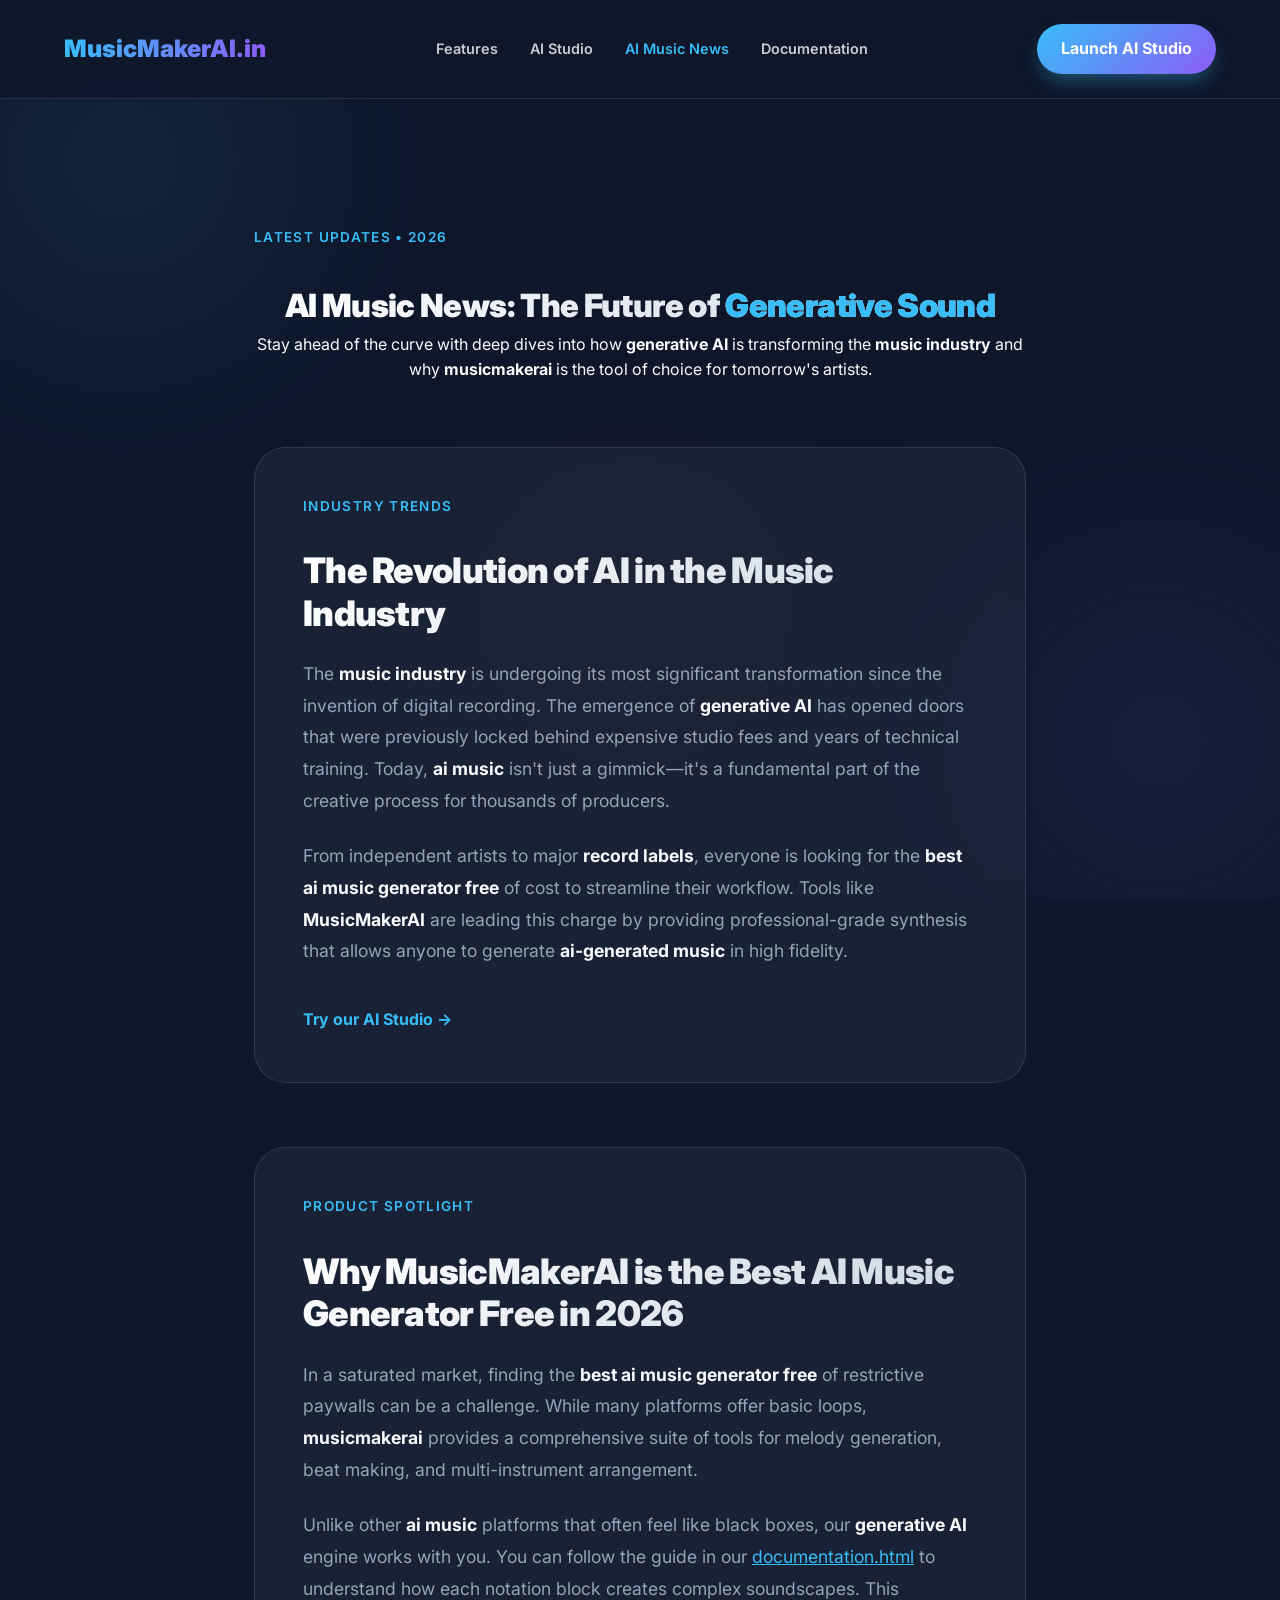
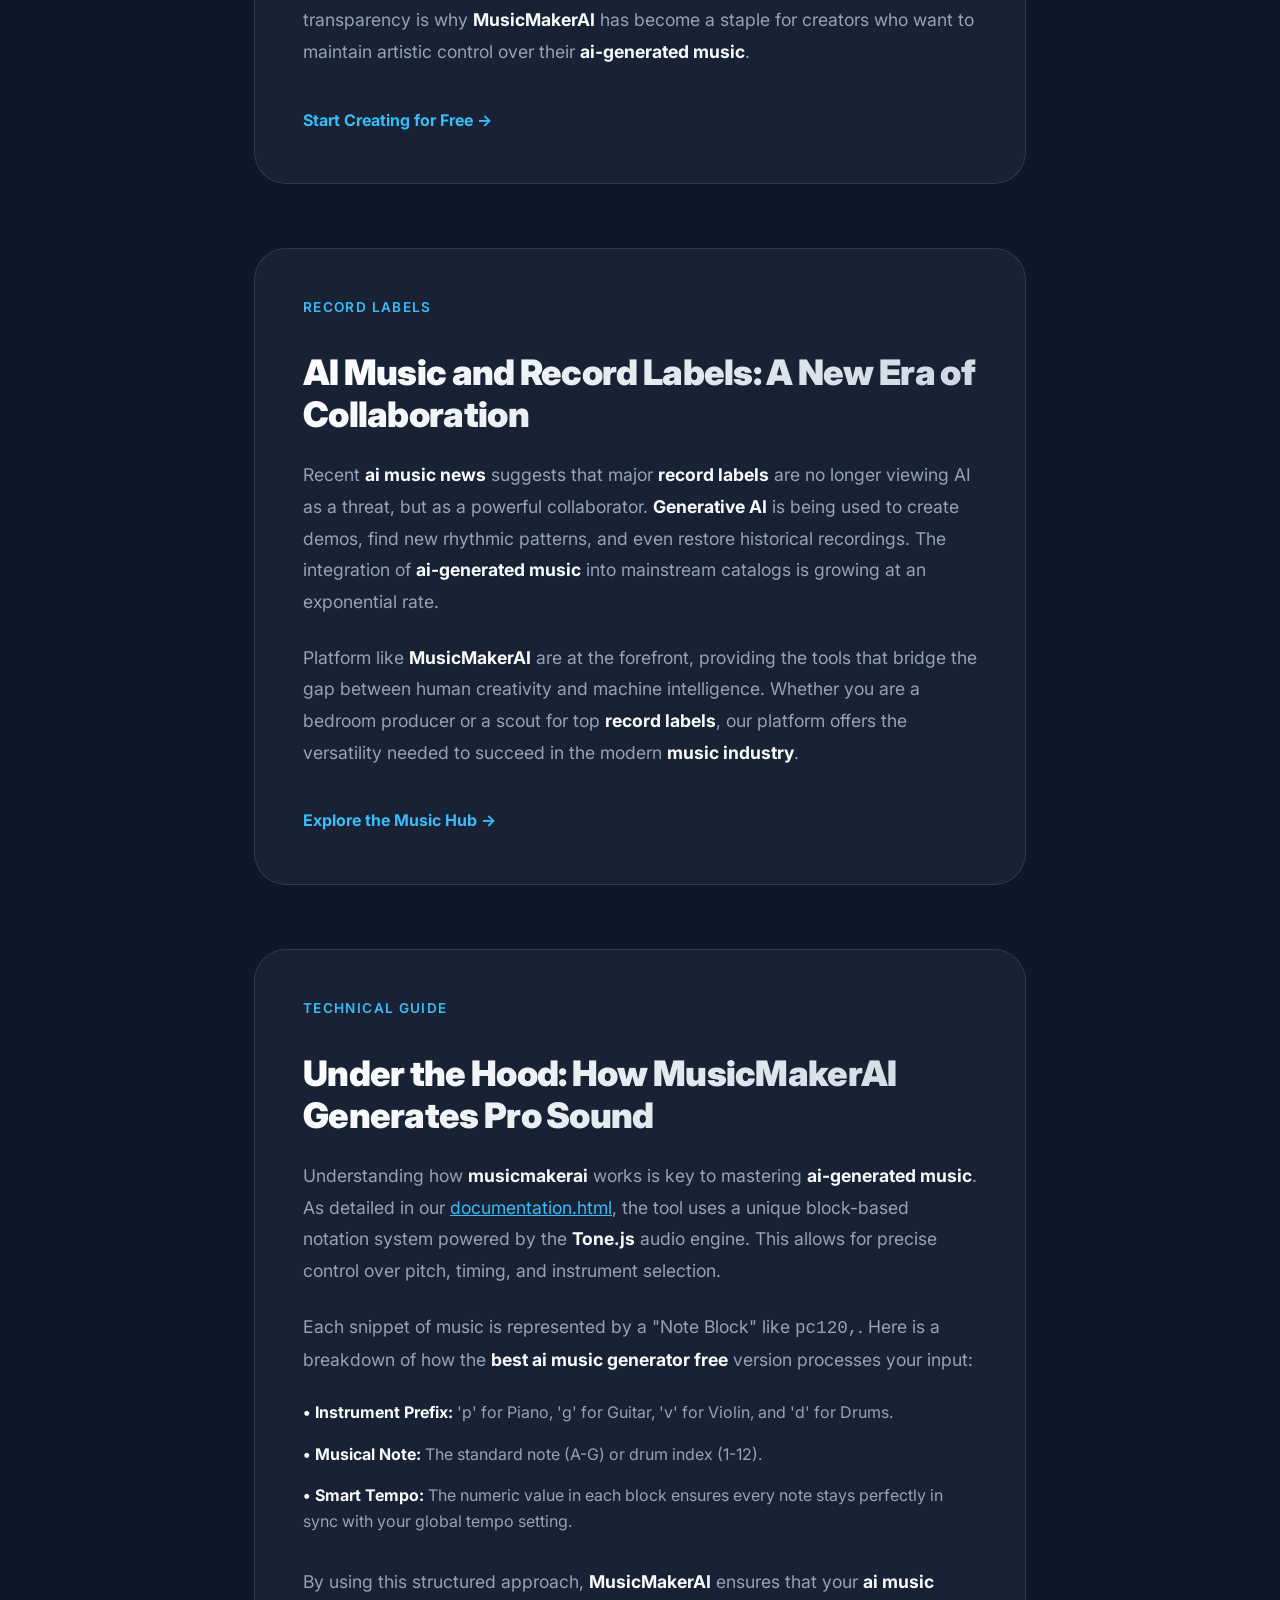
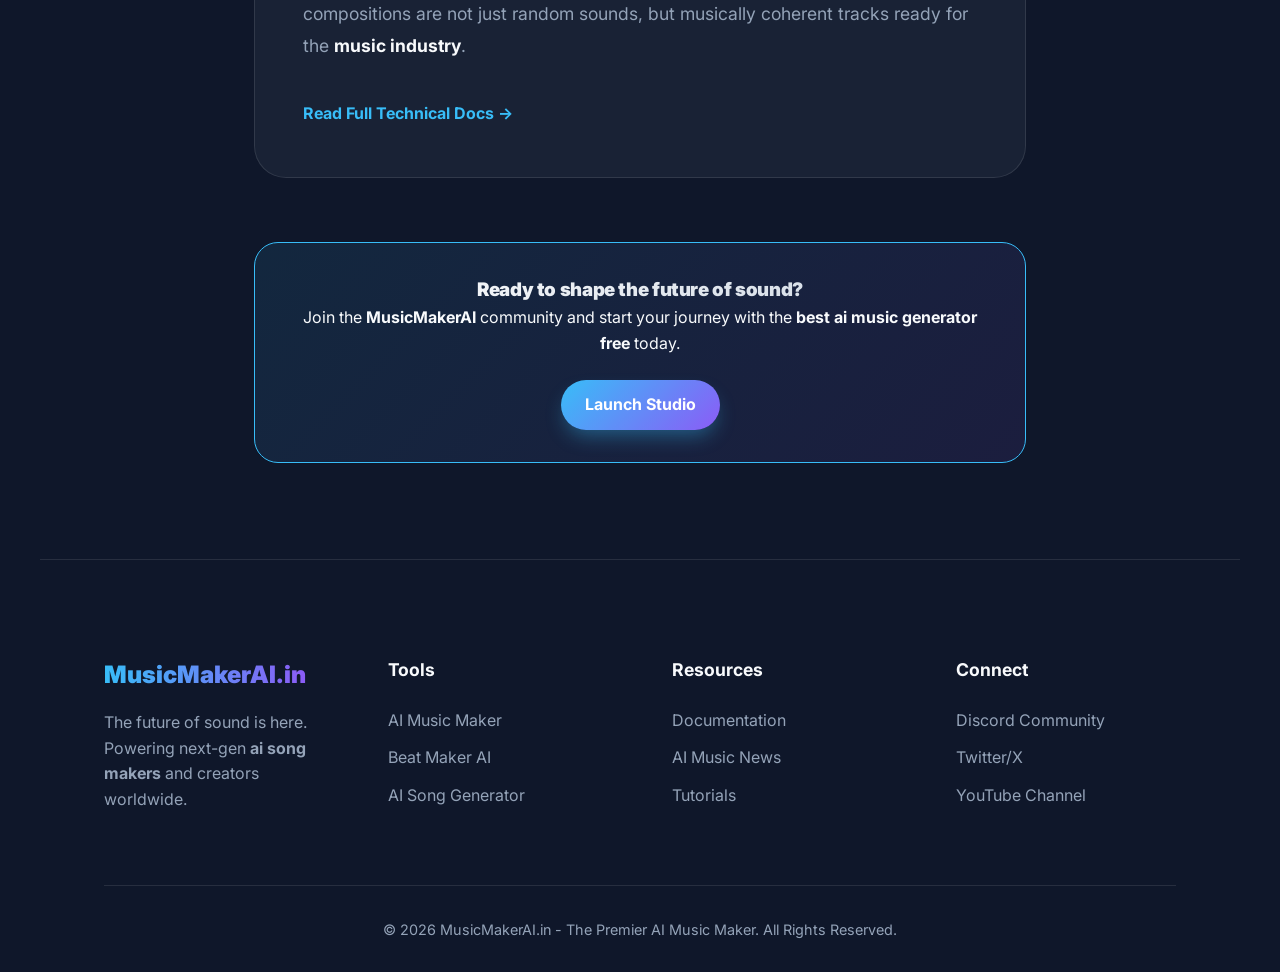
==== ai_music_news.html @ e377101c "Add files via upload" ====
<!DOCTYPE html>
<html lang="en">
<head>
  <meta charset="UTF-8">
  <meta name="viewport" content="width=device-width, initial-scale=1.0">
  
  <!-- SEO Primary Meta Tags -->
  <title>AI Music News - Best AI Music Generator Free & Industry Trends | MusicMakerAI</title>
  <meta name="description" content="Get the latest AI music news and learn about generative AI trends. Discover why MusicMakerAI is the best free AI music generator for creators and record labels.">
  <meta name="keywords" content="musicmakerai, best ai music generator free, ai music news, generative ai music, ai-generated music, music industry ai, record labels ai news">
  <meta name="author" content="MusicMakerAI.in">
  
  <!-- Open Graph / Social Media -->
  <meta property="og:type" content="article">
  <meta property="og:url" content="https://musicmakerai.in/ai_music_news.html">
  <meta property="og:title" content="AI Music News - The Future of Generative AI in Music">
  <meta property="og:description" content="Explore how AI is reshaping the music industry. From generative AI beats to record label shifts, stay informed with MusicMakerAI.">
  <meta property="og:image" content="hero_preview.jpg">

  <!-- Fonts -->
  <link rel="preconnect" href="https://fonts.googleapis.com">
  <link rel="preconnect" href="https://fonts.gstatic.com" crossorigin>
  <link href="https://fonts.googleapis.com/css2?family=Inter:wght@400;600;700;900&display=swap" rel="stylesheet">
  
  <!-- Styling -->
  <link rel="stylesheet" href="index.css">
  <style>
    .news-header {
      padding: 8rem 5% 4rem;
      text-align: center;
      max-width: 900px;
      margin: 0 auto;
    }
    
    .article-container {
      max-width: 900px;
      margin: 0 auto 6rem auto;
      padding: 0 5%;
    }

    .news-article {
      background: var(--bg-card);
      border: 1px solid var(--glass-border);
      border-radius: 32px;
      padding: 3rem;
      margin-bottom: 4rem;
      backdrop-filter: blur(10px);
      transition: var(--transition);
    }

    .news-article:hover {
      border-color: var(--primary);
      transform: translateY(-5px);
    }

    .news-article h2 {
      margin-bottom: 1.5rem;
      font-size: 2.2rem;
      line-height: 1.2;
    }

    .news-article p {
      color: var(--text-muted);
      margin-bottom: 1.5rem;
      font-size: 1.1rem;
      line-height: 1.8;
    }

    .news-article strong {
      color: var(--text-main);
    }

    .article-meta {
      display: flex;
      gap: 1rem;
      margin-bottom: 2rem;
      font-size: 0.85rem;
      color: var(--primary);
      font-weight: 600;
      text-transform: uppercase;
      letter-spacing: 0.1em;
    }

    .internal-link {
      display: inline-block;
      margin-top: 1rem;
      color: var(--primary);
      text-decoration: none;
      font-weight: 700;
      border-bottom: 2px solid transparent;
      transition: var(--transition);
    }

    .internal-link:hover {
      border-bottom-color: var(--primary);
      gap: 0.5rem;
    }

    .sidebar-cta {
      background: linear-gradient(135deg, rgba(56, 189, 248, 0.1), rgba(139, 92, 246, 0.1));
      border: 1px solid var(--primary);
      padding: 2rem;
      border-radius: 24px;
      text-align: center;
      margin-top: 4rem;
    }

    /* Mobile adjustments */
    @media (max-width: 768px) {
      .news-header { padding-top: 6rem; }
      .news-article { padding: 2rem; }
      .news-article h2 { font-size: 1.8rem; }
    }
  </style>
  
  <link rel="icon" type="image/png" href="favicon.png">
</head>
<body>

  <!-- Dynamic Background Blobs -->
  <div class="bg-blobs">
    <div class="blob blob-1"></div>
    <div class="blob blob-2"></div>
    <div class="blob blob-3"></div>
  </div>

  <!-- Navigation -->
  <nav>
    <a href="index.html" class="logo">MusicMakerAI.in</a>
    <div class="nav-links">
      <a href="index.html#features">Features</a>
      <a href="index.html#studio">AI Studio</a>
      <a href="ai_music_news.html" style="color: var(--primary); opacity: 1;">AI Music News</a>
      <a href="documentation.html">Documentation</a>
    </div>
    <a href="tool.html" class="btn-cta">Launch AI Studio</a>
  </nav>

  <header class="news-header" data-animate>
    <div class="article-meta">Latest Updates • 2026</div>
    <h1>AI Music News: The Future of <span style="-webkit-text-fill-color: var(--primary);">Generative Sound</span></h1>
    <p>Stay ahead of the curve with deep dives into how <strong>generative AI</strong> is transforming the <strong>music industry</strong> and why <strong>musicmakerai</strong> is the tool of choice for tomorrow's artists.</p>
  </header>

  <main class="article-container">
    
    <!-- Article 1 -->
    <article class="news-article" data-animate>
      <div class="article-meta">Industry Trends</div>
      <h2>The Revolution of AI in the Music Industry</h2>
      <p>The <strong>music industry</strong> is undergoing its most significant transformation since the invention of digital recording. The emergence of <strong>generative AI</strong> has opened doors that were previously locked behind expensive studio fees and years of technical training. Today, <strong>ai music</strong> isn't just a gimmick—it's a fundamental part of the creative process for thousands of producers.</p>
      <p>From independent artists to major <strong>record labels</strong>, everyone is looking for the <strong>best ai music generator free</strong> of cost to streamline their workflow. Tools like <strong>MusicMakerAI</strong> are leading this charge by providing professional-grade synthesis that allows anyone to generate <strong>ai-generated music</strong> in high fidelity.</p>
      <a href="tool.html" class="internal-link">Try our AI Studio →</a>
    </article>

    <!-- Article 2 -->
    <article class="news-article" data-animate>
      <div class="article-meta">Product Spotlight</div>
      <h2>Why MusicMakerAI is the Best AI Music Generator Free in 2026</h2>
      <p>In a saturated market, finding the <strong>best ai music generator free</strong> of restrictive paywalls can be a challenge. While many platforms offer basic loops, <strong>musicmakerai</strong> provides a comprehensive suite of tools for melody generation, beat making, and multi-instrument arrangement.</p>
      <p>Unlike other <strong>ai music</strong> platforms that often feel like black boxes, our <strong>generative AI</strong> engine works with you. You can follow the guide in our <a href="documentation.html" style="color: var(--primary);">documentation.html</a> to understand how each notation block creates complex soundscapes. This transparency is why <strong>MusicMakerAI</strong> has become a staple for creators who want to maintain artistic control over their <strong>ai-generated music</strong>.</p>
      <a href="tool.html" class="internal-link">Start Creating for Free →</a>
    </article>

    <!-- Article 3 -->
    <article class="news-article" data-animate>
      <div class="article-meta">Record Labels</div>
      <h2>AI Music and Record Labels: A New Era of Collaboration</h2>
      <p>Recent <strong>ai music news</strong> suggests that major <strong>record labels</strong> are no longer viewing AI as a threat, but as a powerful collaborator. <strong>Generative AI</strong> is being used to create demos, find new rhythmic patterns, and even restore historical recordings. The integration of <strong>ai-generated music</strong> into mainstream catalogs is growing at an exponential rate.</p>
      <p>Platform like <strong>MusicMakerAI</strong> are at the forefront, providing the tools that bridge the gap between human creativity and machine intelligence. Whether you are a bedroom producer or a scout for top <strong>record labels</strong>, our platform offers the versatility needed to succeed in the modern <strong>music industry</strong>.</p>
      <a href="tool.html" class="internal-link">Explore the Music Hub →</a>
    </article>

    <!-- Article 4: Technical Deep Dive -->
    <article class="news-article" data-animate>
      <div class="article-meta">Technical Guide</div>
      <h2>Under the Hood: How MusicMakerAI Generates Pro Sound</h2>
      <p>Understanding how <strong>musicmakerai</strong> works is key to mastering <strong>ai-generated music</strong>. As detailed in our <a href="documentation.html" style="color: var(--primary);">documentation.html</a>, the tool uses a unique block-based notation system powered by the <strong>Tone.js</strong> audio engine. This allows for precise control over pitch, timing, and instrument selection.</p>
      <p>Each snippet of music is represented by a "Note Block" like <code>pc120,</code>. Here is a breakdown of how the <strong>best ai music generator free</strong> version processes your input:</p>
      <ul style="color: var(--text-muted); margin-bottom: 2rem; list-style-type: none; padding-left: 0;">
          <li style="margin-bottom: 1rem;"><strong>• Instrument Prefix:</strong> 'p' for Piano, 'g' for Guitar, 'v' for Violin, and 'd' for Drums.</li>
          <li style="margin-bottom: 1rem;"><strong>• Musical Note:</strong> The standard note (A-G) or drum index (1-12).</li>
          <li style="margin-bottom: 1rem;"><strong>• Smart Tempo:</strong> The numeric value in each block ensures every note stays perfectly in sync with your global tempo setting.</li>
      </ul>
      <p>By using this structured approach, <strong>MusicMakerAI</strong> ensures that your <strong>ai music</strong> compositions are not just random sounds, but musically coherent tracks ready for the <strong>music industry</strong>.</p>
      <a href="documentation.html" class="internal-link">Read Full Technical Docs →</a>
    </article>

    <section class="sidebar-cta" data-animate>
        <h3>Ready to shape the future of sound?</h3>
        <p>Join the <strong>MusicMakerAI</strong> community and start your journey with the <strong>best ai music generator free</strong> today.</p>
        <a href="tool.html" class="btn-cta" style="margin-top: 1.5rem; display: inline-block;">Launch Studio</a>
    </section>

  </main>

  <!-- Footer -->
  <footer>
    <div class="footer-grid">
      <div class="footer-col" data-animate>
        <a href="index.html" class="logo">MusicMakerAI.in</a>
        <p style="margin-top: 1rem; color: var(--text-muted);">The future of sound is here. Powering next-gen <strong>ai song makers</strong> and creators worldwide.</p>
      </div>
      <div class="footer-col" data-animate>
        <h4>Tools</h4>
        <ul>
          <li><a href="tool.html">AI Music Maker</a></li>
          <li><a href="tool.html">Beat Maker AI</a></li>
          <li><a href="tool.html">AI Song Generator</a></li>
        </ul>
      </div>
      <div class="footer-col" data-animate>
        <h4>Resources</h4>
        <ul>
          <li><a href="documentation.html">Documentation</a></li>
          <li><a href="ai_music_news.html">AI Music News</a></li>
          <li><a href="#">Tutorials</a></li>
        </ul>
      </div>
      <div class="footer-col" data-animate>
        <h4>Connect</h4>
        <ul>
          <li><a href="#">Discord Community</a></li>
          <li><a href="#">Twitter/X</a></li>
          <li><a href="#">YouTube Channel</a></li>
        </ul>
      </div>
    </div>
    <div class="footer-bottom">
      <p>&copy; 2026 MusicMakerAI.in - The Premier AI Music Maker. All Rights Reserved.</p>
    </div>
  </footer>

  <!-- Script for Animations -->
  <script>
    document.addEventListener('DOMContentLoaded', () => {
      const observerOptions = {
        threshold: 0.1
      };
      
      const observer = new IntersectionObserver((entries) => {
        entries.forEach(entry => {
          if (entry.isIntersecting) {
            entry.target.classList.add('visible');
          }
        });
      }, observerOptions);
      
      document.querySelectorAll('[data-animate]').forEach((el) => {
        observer.observe(el);
      });
    });
  </script>
</body>
</html>
---- index.css ----
:root {
  --primary: #38bdf8;
  --primary-hover: #0ea5e9;
  --secondary: #8b5cf6;
  --accent: #f43f5e;
  --bg-dark: #0f172a;
  --bg-card: rgba(30, 41, 59, 0.7);
  --text-main: #f8fafc;
  --text-muted: #94a3b8;
  --glass: rgba(255, 255, 255, 0.05);
  --glass-border: rgba(255, 255, 255, 0.1);
  --transition: all 0.3s cubic-bezier(0.4, 0, 0.2, 1);
}

* {
  margin: 0;
  padding: 0;
  box-sizing: border-box;
  scroll-behavior: smooth;
}

body {
  font-family: 'Inter', system-ui, -apple-system, sans-serif;
  background-color: var(--bg-dark);
  color: var(--text-main);
  line-height: 1.6;
  overflow-x: hidden;
}

/* Typography */
h1, h2, h3 {
  font-weight: 900;
  letter-spacing: -0.02em;
  background: linear-gradient(135deg, #fff 0%, #cbd5e1 100%);
  -webkit-background-clip: text;
  background-clip: text;
  -webkit-text-fill-color: transparent;
}

/* Background Effects */
.bg-blobs {
  position: fixed;
  top: 0;
  left: 0;
  width: 100%;
  height: 100%;
  z-index: -1;
  overflow: hidden;
}

.blob {
  position: absolute;
  width: 500px;
  height: 500px;
  background: radial-gradient(circle, var(--primary) 0%, transparent 70%);
  filter: blur(100px);
  opacity: 0.15;
  animation: float 20s infinite alternate;
}

.blob-1 { top: -10%; left: -10%; background: radial-gradient(circle, var(--primary) 0%, transparent 70%); }
.blob-2 { bottom: -10%; right: -10%; background: radial-gradient(circle, var(--secondary) 0%, transparent 70%); }
.blob-3 { top: 40%; left: 30%; background: radial-gradient(circle, var(--accent) 0%, transparent 70%); opacity: 0.1; }

@keyframes float {
  0% { transform: translate(0, 0) scale(1); }
  100% { transform: translate(50px, 50px) scale(1.1); }
}

/* Navigation */
nav {
  display: flex;
  justify-content: space-between;
  align-items: center;
  padding: 1.5rem 5%;
  position: sticky;
  top: 0;
  z-index: 100;
  background: rgba(15, 23, 42, 0.8);
  backdrop-filter: blur(12px);
  border-bottom: 1px solid var(--glass-border);
}

.logo {
  font-size: 1.5rem;
  font-weight: 900;
  background: linear-gradient(to right, var(--primary), var(--secondary));
  -webkit-background-clip: text;
  background-clip: text;
  -webkit-text-fill-color: transparent;
  text-decoration: none;
}

.nav-links {
  display: flex;
  gap: 2rem;
}

.nav-links a {
  color: var(--text-main);
  text-decoration: none;
  font-weight: 600;
  font-size: 0.9rem;
  transition: var(--transition);
  opacity: 0.8;
}

.nav-links a:hover {
  opacity: 1;
  color: var(--primary);
}

.btn-cta {
  background: linear-gradient(135deg, var(--primary), var(--secondary));
  color: white;
  padding: 0.75rem 1.5rem;
  border-radius: 50px;
  text-decoration: none;
  font-weight: 700;
  transition: var(--transition);
  border: none;
  cursor: pointer;
  box-shadow: 0 10px 20px -5px rgba(56, 189, 248, 0.4);
}

.btn-cta:hover {
  transform: translateY(-2px);
  box-shadow: 0 15px 30px -5px rgba(56, 189, 248, 0.6);
}

/* Hero Section */
.hero {
  padding: 8rem 5% 4rem;
  text-align: center;
  max-width: 1000px;
  margin: 0 auto;
}

.hero h1 {
  font-size: clamp(3rem, 8vw, 5rem);
  margin-bottom: 1.5rem;
  line-height: 1.1;
}

.hero p {
  font-size: clamp(1.1rem, 3vw, 1.4rem);
  color: var(--text-muted);
  margin-bottom: 3rem;
}

.hero-btns {
  display: flex;
  gap: 1.5rem;
  justify-content: center;
}

.btn-secondary {
  background: var(--glass);
  border: 1px solid var(--glass-border);
  color: var(--text-main);
  padding: 0.75rem 1.5rem;
  border-radius: 50px;
  text-decoration: none;
  font-weight: 700;
  transition: var(--transition);
}

.btn-secondary:hover {
  background: var(--glass-border);
  border-color: var(--text-muted);
}

/* Stats Section */
.stats {
  display: grid;
  grid-template-columns: repeat(auto-fit, minmax(200px, 1fr));
  gap: 2rem;
  padding: 4rem 5%;
  max-width: 1200px;
  margin: 0 auto;
}

.stat-card {
  background: var(--bg-card);
  padding: 2rem;
  border-radius: 24px;
  text-align: center;
  border: 1px solid var(--glass-border);
  backdrop-filter: blur(10px);
}

.stat-value {
  font-size: 2.5rem;
  font-weight: 900;
  color: var(--primary);
  display: block;
}

.stat-label {
  color: var(--text-muted);
  font-size: 0.9rem;
  text-transform: uppercase;
  letter-spacing: 0.1em;
}

/* Features Section */
.features {
  padding: 6rem 5%;
  max-width: 1200px;
  margin: 0 auto;
}

.section-header {
  text-align: center;
  margin-bottom: 4rem;
}

.section-header h2 {
  font-size: clamp(2rem, 5vw, 3rem);
  margin-bottom: 1rem;
}

.features-grid {
  display: grid;
  grid-template-columns: repeat(auto-fit, minmax(300px, 1fr));
  gap: 2.5rem;
}

.feature-card {
  background: var(--bg-card);
  padding: 3rem 2rem;
  border-radius: 32px;
  border: 1px solid var(--glass-border);
  transition: var(--transition);
  position: relative;
  overflow: hidden;
}

.feature-card::before {
  content: '';
  position: absolute;
  top: 0;
  left: 0;
  width: 100%;
  height: 100%;
  background: linear-gradient(135deg, var(--primary) 0%, transparent 100%);
  opacity: 0;
  transition: var(--transition);
}

.feature-card:hover {
  transform: translateY(-10px);
  border-color: var(--primary);
}

.feature-card:hover::before {
  opacity: 0.05;
}

.feature-icon {
  width: 60px;
  height: 60px;
  background: var(--glass);
  border-radius: 16px;
  display: flex;
  align-items: center;
  justify-content: center;
  margin-bottom: 2rem;
  font-size: 1.5rem;
  color: var(--primary);
}

.feature-card h3 {
  font-size: 1.5rem;
  margin-bottom: 1rem;
  -webkit-text-fill-color: initial;
  background: none;
  color: var(--text-main);
}

/* SEO Content Section */
.seo-content {
  padding: 6rem 5%;
  max-width: 900px;
  margin: 0 auto;
}

.keyword-badge {
  display: inline-block;
  padding: 0.5rem 1rem;
  background: var(--glass);
  border: 1px solid var(--glass-border);
  border-radius: 50px;
  margin: 0.25rem;
  font-size: 0.8rem;
  color: var(--text-muted);
}

/* Footer style */
footer {
  padding: 6rem 5% 2rem;
  border-top: 1px solid var(--glass-border);
  max-width: 1200px;
  margin: 0 auto;
}

.footer-grid {
  display: grid;
  grid-template-columns: repeat(auto-fit, minmax(200px, 1fr));
  gap: 4rem;
  margin-bottom: 4rem;
}

.footer-col h4 {
  margin-bottom: 1.5rem;
  font-size: 1.1rem;
}

.footer-col ul {
  list-style: none;
}

.footer-col ul li {
  margin-bottom: 0.75rem;
}

.footer-col ul li a {
  color: var(--text-muted);
  text-decoration: none;
  transition: var(--transition);
}

.footer-col ul li a:hover {
  color: var(--primary);
}

.footer-bottom {
  text-align: center;
  padding-top: 2rem;
  border-top: 1px solid var(--glass-border);
  color: var(--text-muted);
  font-size: 0.9rem;
}

/* Mobile Adjustments */
@media (max-width: 768px) {
  .nav-links { display: none; }
  .hero { padding-top: 6rem; }
  .hero-btns { flex-direction: column; }
}

/* Micro-animations */
[data-animate] {
  opacity: 0;
  transform: translateY(20px);
  transition: opacity 0.6s ease-out, transform 0.6s ease-out;
}

[data-animate].visible {
  opacity: 1;
  transform: translateY(0);
}
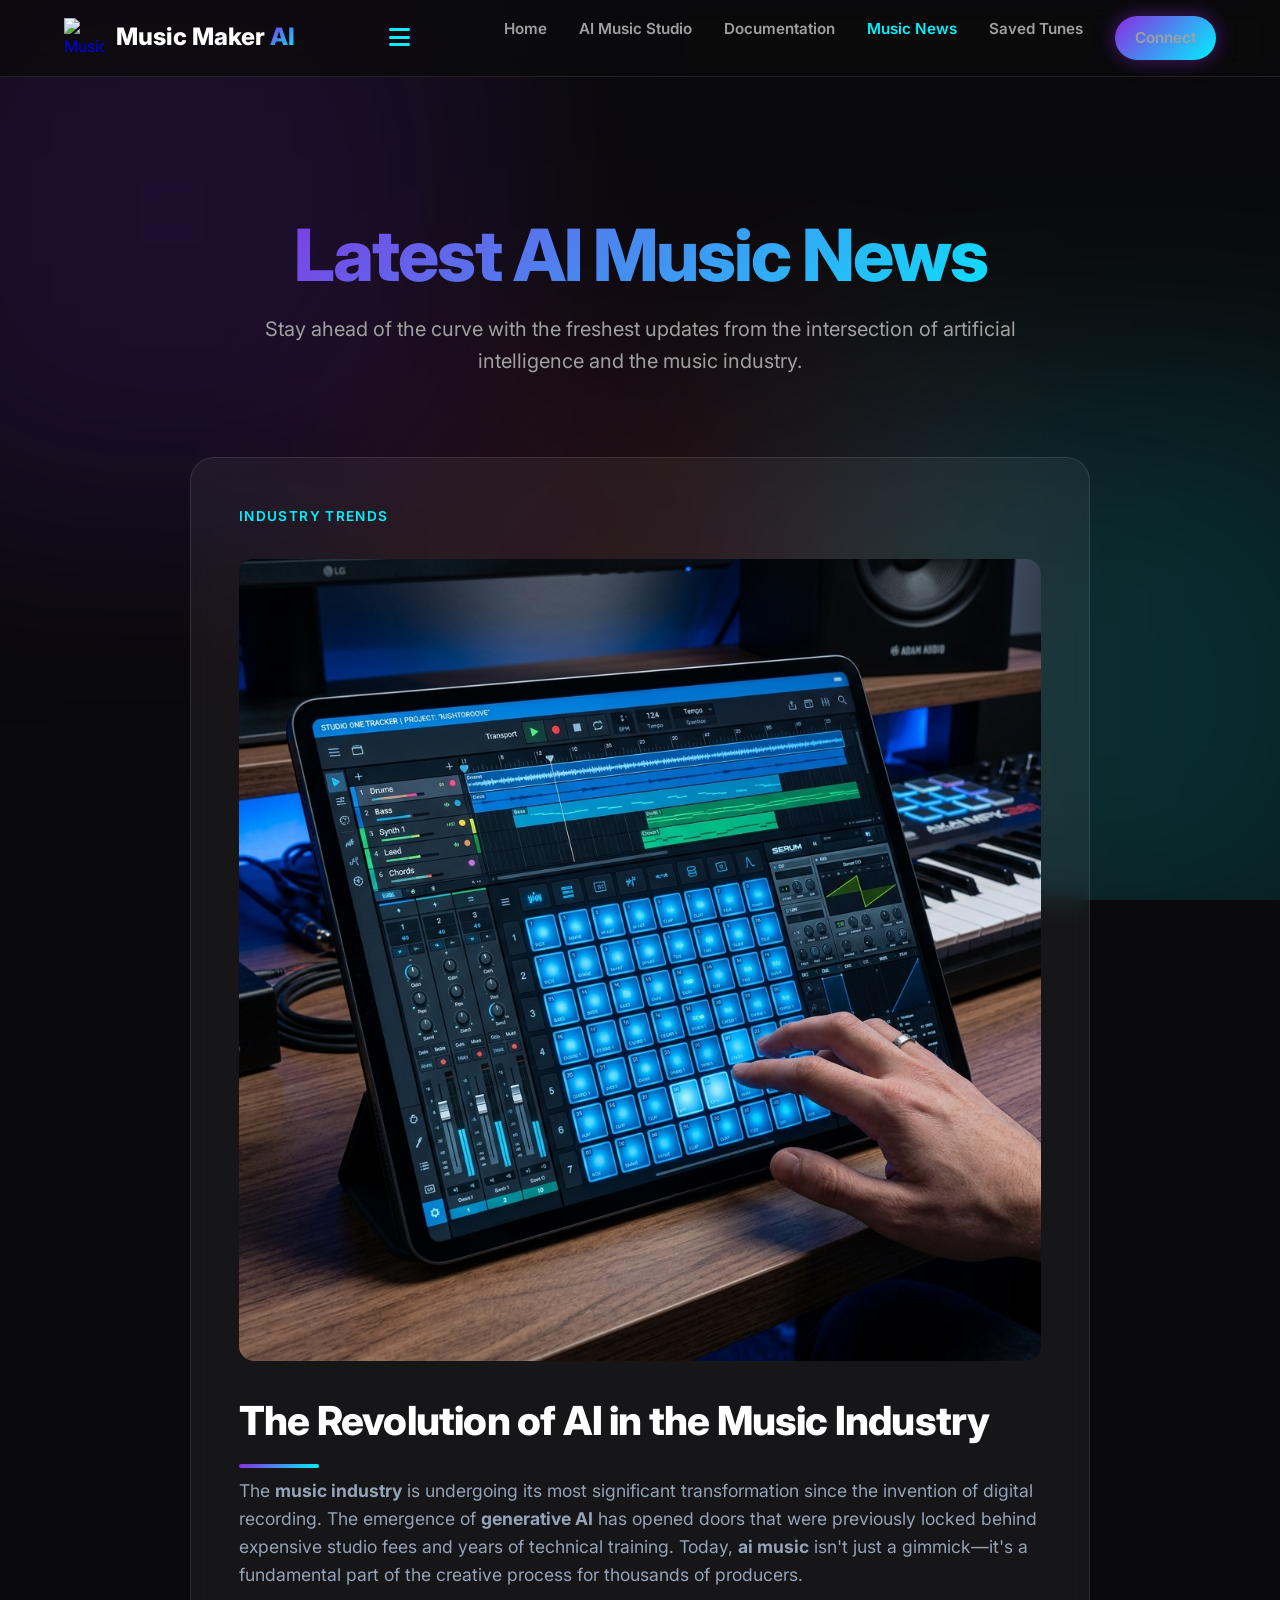
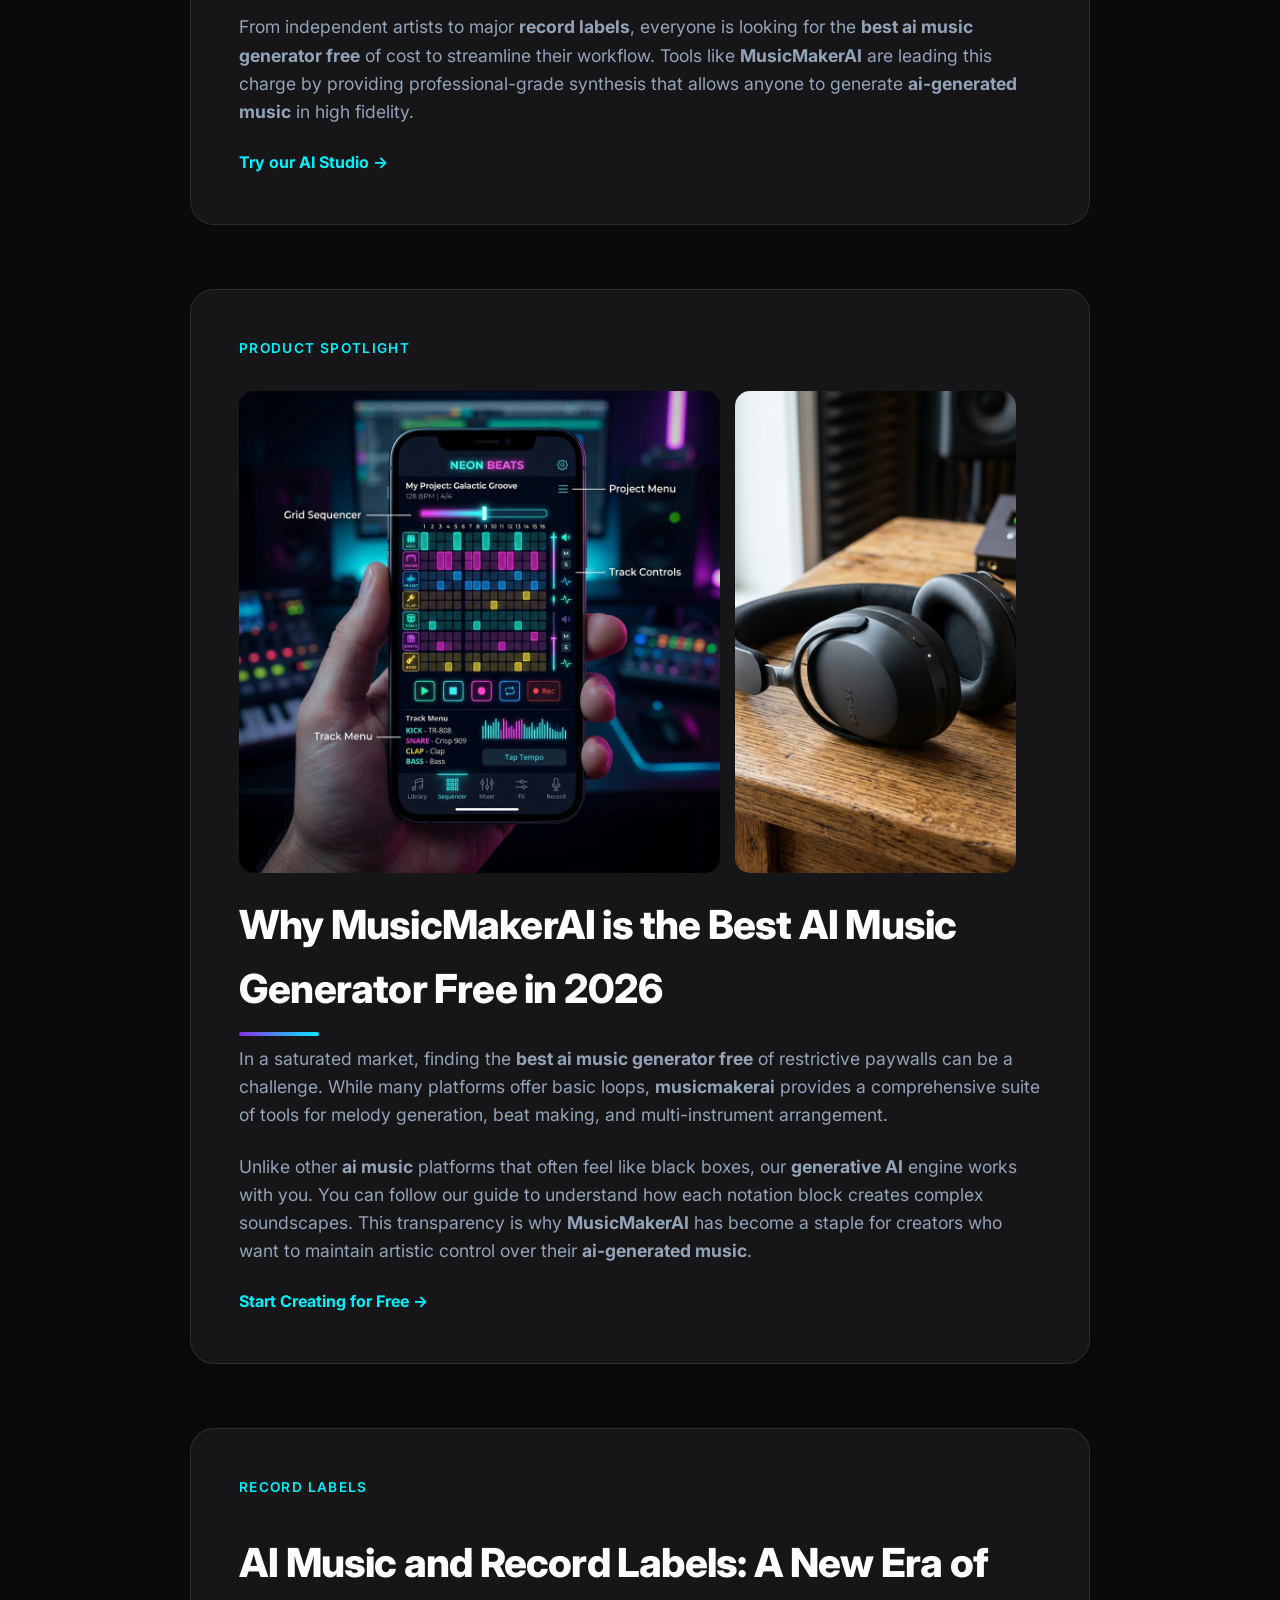
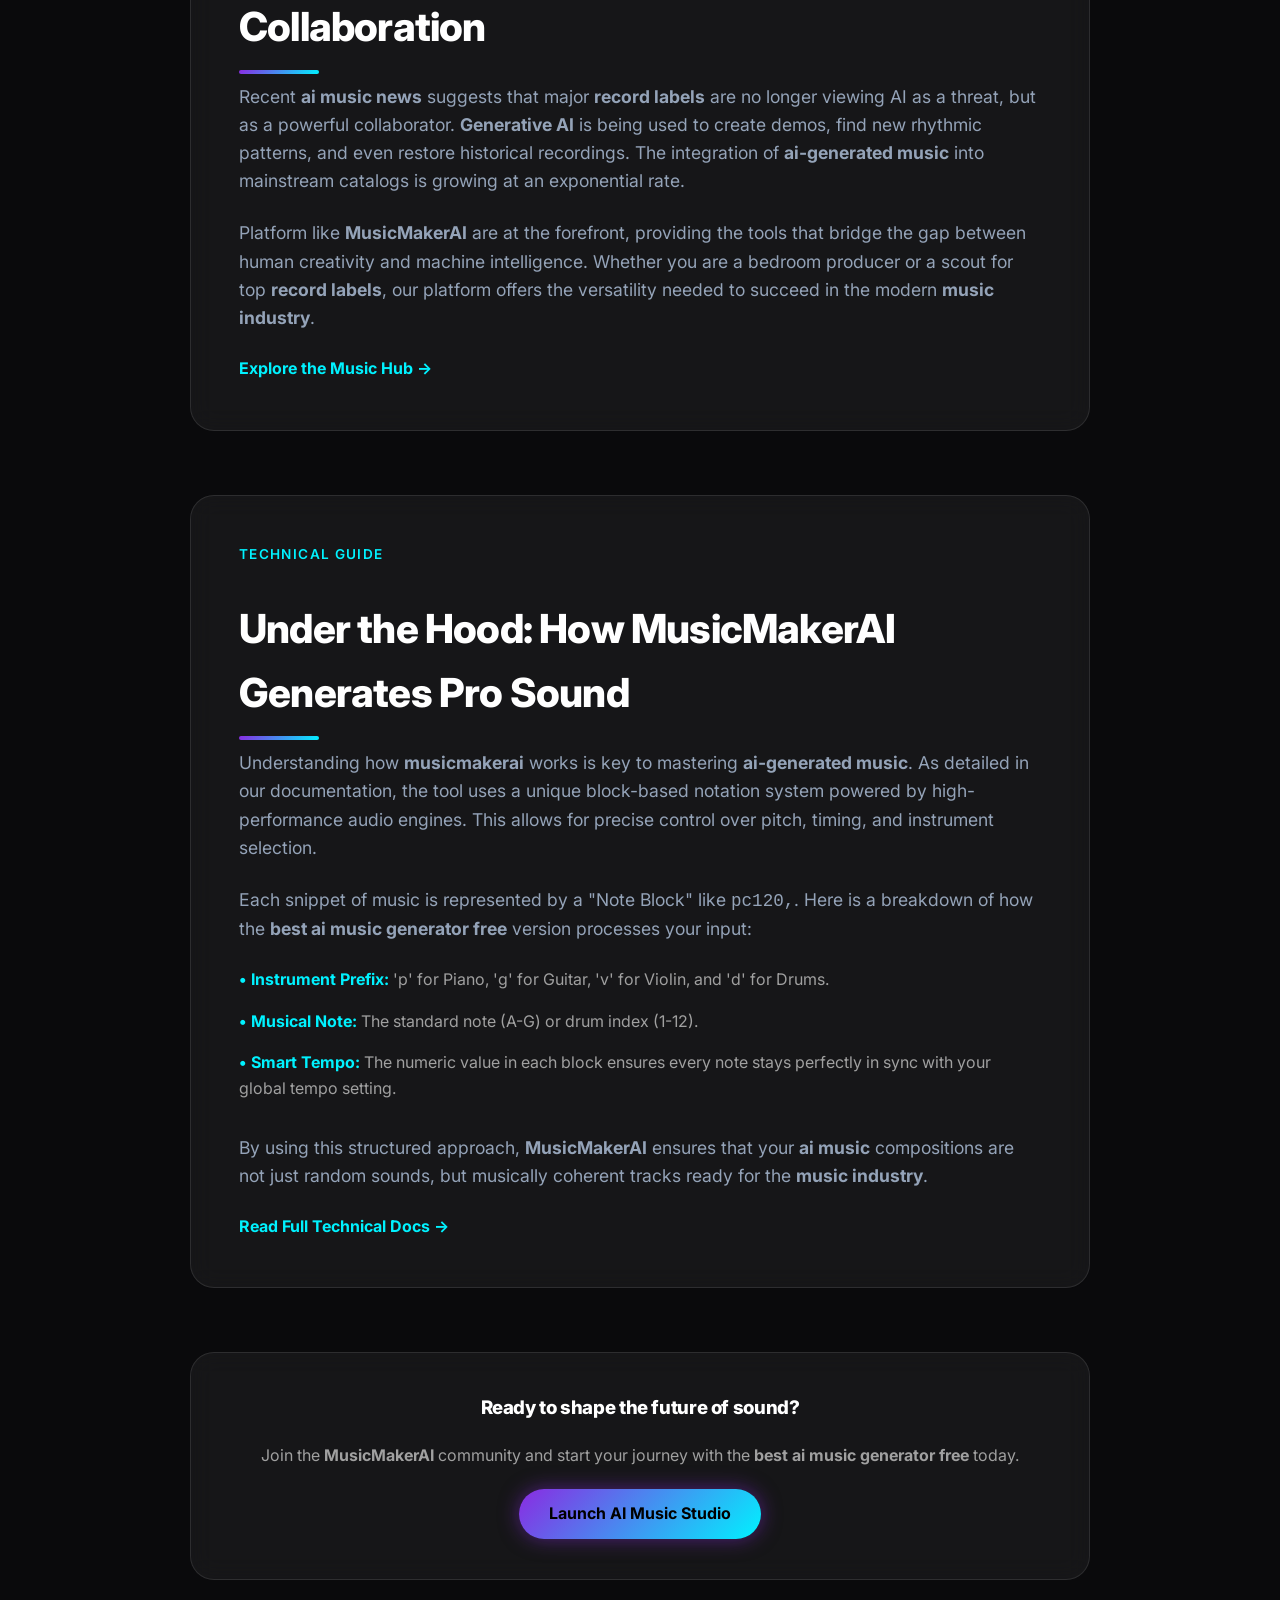
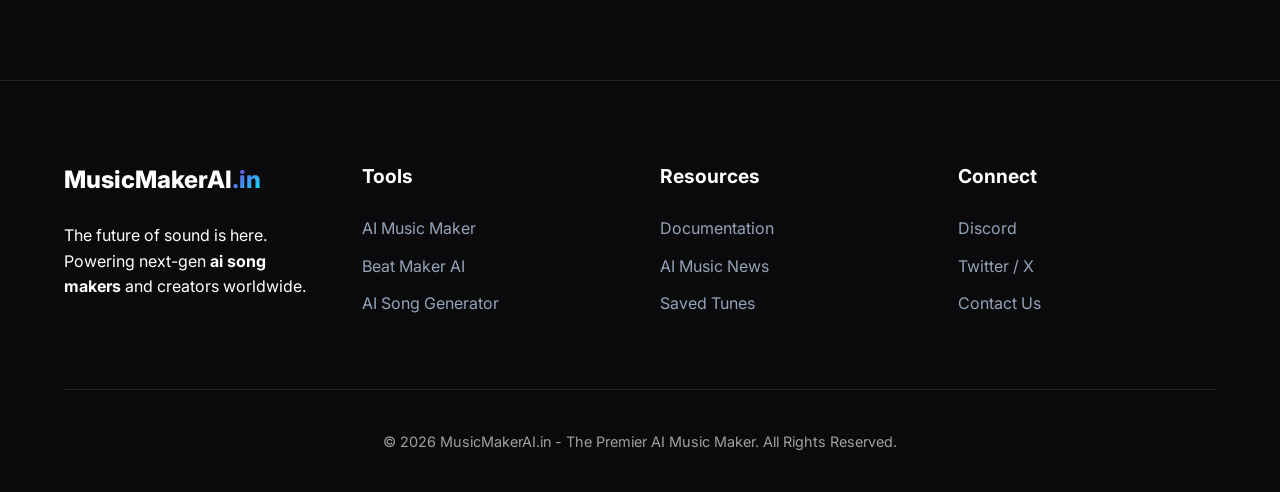
==== commit fc34832e: "Add files via upload" ====
--- a/ai_music_news.html
+++ b/ai_music_news.html
@@ -1,255 +1,191 @@
 <!DOCTYPE html>
-<html lang="en">
+<html lang="en" class="scroll-smooth">
 <head>
-  <meta charset="UTF-8">
-  <meta name="viewport" content="width=device-width, initial-scale=1.0">
-  
-  <!-- SEO Primary Meta Tags -->
-  <title>AI Music News - Best AI Music Generator Free & Industry Trends | MusicMakerAI</title>
-  <meta name="description" content="Get the latest AI music news and learn about generative AI trends. Discover why MusicMakerAI is the best free AI music generator for creators and record labels.">
-  <meta name="keywords" content="musicmakerai, best ai music generator free, ai music news, generative ai music, ai-generated music, music industry ai, record labels ai news">
-  <meta name="author" content="MusicMakerAI.in">
-  
-  <!-- Open Graph / Social Media -->
-  <meta property="og:type" content="article">
-  <meta property="og:url" content="https://musicmakerai.in/ai_music_news.html">
-  <meta property="og:title" content="AI Music News - The Future of Generative AI in Music">
-  <meta property="og:description" content="Explore how AI is reshaping the music industry. From generative AI beats to record label shifts, stay informed with MusicMakerAI.">
-  <meta property="og:image" content="hero_preview.jpg">
+    <meta charset="UTF-8">
+    <meta name="viewport" content="width=device-width, initial-scale=1.0">
+    
+    <!-- SEO Primary Meta Tags -->
+    <title>AI Music News - Best AI Music Generator Free & Industry Trends | MusicMakerAI</title>
+    <meta name="description" content="Get the latest AI music news and learn about generative AI trends. Discover why MusicMakerAI is the best free AI music generator for creators and record labels.">
+    <meta name="keywords" content="musicmakerai, best ai music generator free, ai music news, generative ai music, ai-generated music, music industry ai, record labels ai news">
+    <meta name="author" content="MusicMakerAI.in">
+    <meta name="robots" content="index, follow">
+    
+    <!-- Open Graph / Social Media -->
+    <meta property="og:type" content="article">
+    <meta property="og:url" content="https://musicmakerai.in/ai_music_news.html">
+    <meta property="og:title" content="AI Music News - The Future of Generative AI in Music">
+    <meta property="og:description" content="Explore how AI is reshaping the music industry. From generative AI beats to record label shifts, stay informed with MusicMakerAI.">
+    <meta property="og:image" content="hero_preview.jpg">
 
-  <!-- Fonts -->
-  <link rel="preconnect" href="https://fonts.googleapis.com">
-  <link rel="preconnect" href="https://fonts.gstatic.com" crossorigin>
-  <link href="https://fonts.googleapis.com/css2?family=Inter:wght@400;600;700;900&display=swap" rel="stylesheet">
-  
-  <!-- Styling -->
-  <link rel="stylesheet" href="index.css">
-  <style>
-    .news-header {
-      padding: 8rem 5% 4rem;
-      text-align: center;
-      max-width: 900px;
-      margin: 0 auto;
-    }
+    <!-- Fonts -->
+    <link rel="preconnect" href="https://fonts.googleapis.com">
+    <link rel="preconnect" href="https://fonts.gstatic.com" crossorigin>
+    <link href="https://fonts.googleapis.com/css2?family=Inter:wght@400;600;700;800&display=swap" rel="stylesheet">
+    <link rel="stylesheet" href="https://cdnjs.cloudflare.com/ajax/libs/font-awesome/6.4.0/css/all.min.css">
     
-    .article-container {
-      max-width: 900px;
-      margin: 0 auto 6rem auto;
-      padding: 0 5%;
-    }
+    <!-- Styling -->
+    <link rel="stylesheet" href="index.css">
+    <link rel="icon" type="image/png" href="favicon.png">
+</head>
 
-    .news-article {
-      background: var(--bg-card);
-      border: 1px solid var(--glass-border);
-      border-radius: 32px;
-      padding: 3rem;
-      margin-bottom: 4rem;
-      backdrop-filter: blur(10px);
-      transition: var(--transition);
-    }
+<body>
+    <!-- Background Blobs -->
+    <div class="bg-blobs">
+        <div class="blob blob-1"></div>
+        <div class="blob blob-2"></div>
+        <div class="blob blob-3"></div>
+    </div>
 
-    .news-article:hover {
-      border-color: var(--primary);
-      transform: translateY(-5px);
-    }
+    <!-- Header & Navigation -->
+    <header>
+        <nav>
+            <a href="index.html" class="logo-container">
+                <img src="logo.png" alt="MusicMakerAI Logo" style="width: 40px; height: 40px; object-contain;">
+                <span class="logo-text">Music Maker <span class="accent">AI</span></span>
+            </a>
 
-    .news-article h2 {
-      margin-bottom: 1.5rem;
-      font-size: 2.2rem;
-      line-height: 1.2;
-    }
+            <!-- Mobile Menu Toggle -->
+            <button id="menu-btn" class="lg:hidden" style="background: none; border: none; color: var(--secondary); font-size: 1.5rem; cursor: pointer;">
+                <i class="fa-solid fa-bars"></i>
+            </button>
 
-    .news-article p {
-      color: var(--text-muted);
-      margin-bottom: 1.5rem;
-      font-size: 1.1rem;
-      line-height: 1.8;
-    }
+            <ul id="menu" class="nav-links">
+                <li><a href="index.html">Home</a></li>
+                <li><a href="tool.html">AI Music Studio</a></li>
+                <li><a href="documentation.html">Documentation</a></li>
+                <li><a href="ai_music_news.html" class="active">Music News</a></li>
+                <li><a href="saved_tunes.html">Saved Tunes</a></li>
+                <li><a href="contact.html" class="btn btn-primary" style="padding: 10px 20px;">Connect</a></li>
+            </ul>
+        </nav>
+    </header>
 
-    .news-article strong {
-      color: var(--text-main);
-    }
+    <main class="article-container">
+        <section class="hero" style="padding-bottom: 40px;">
+            <h1 data-animate>Latest AI Music News</h1>
+            <p class="subtitle" data-animate>Stay ahead of the curve with the freshest updates from the intersection of artificial intelligence and the music industry.</p>
+        </section>
 
-    .article-meta {
-      display: flex;
-      gap: 1rem;
-      margin-bottom: 2rem;
-      font-size: 0.85rem;
-      color: var(--primary);
-      font-weight: 600;
-      text-transform: uppercase;
-      letter-spacing: 0.1em;
-    }
+        <!-- Article 1 -->
+        <article class="glass-card news-article" data-animate>
+            <div class="article-meta">Industry Trends</div>
+            <img src="011_app_refined_2.png" alt="AI Music Trends" style="width: 100%; border-radius: 15px; margin-bottom: 20px;">
+            <h2>The Revolution of AI in the Music Industry</h2>
+            <p>The <strong>music industry</strong> is undergoing its most significant transformation since the invention of digital recording. The emergence of <strong>generative AI</strong> has opened doors that were previously locked behind expensive studio fees and years of technical training. Today, <strong>ai music</strong> isn't just a gimmick—it's a fundamental part of the creative process for thousands of producers.</p>
+            <p>From independent artists to major <strong>record labels</strong>, everyone is looking for the <strong>best ai music generator free</strong> of cost to streamline their workflow. Tools like <strong>MusicMakerAI</strong> are leading this charge by providing professional-grade synthesis that allows anyone to generate <strong>ai-generated music</strong> in high fidelity.</p>
+            <a href="tool.html" class="internal-link">Try our AI Studio →</a>
+        </article>
 
-    .internal-link {
-      display: inline-block;
-      margin-top: 1rem;
-      color: var(--primary);
-      text-decoration: none;
-      font-weight: 700;
-      border-bottom: 2px solid transparent;
-      transition: var(--transition);
-    }
+        <!-- Article 2 -->
+        <article class="glass-card news-article" data-animate>
+            <div class="article-meta">Product Spotlight</div>
+            <div style="display: flex; gap: 15px; margin-bottom: 20px;">
+                <img src="012_app_refined_3.png" alt="MusicMakerAI Studio" style="width: 60%; border-radius: 15px;">
+                <img src="006_headphone.png" alt="High Quality Audio" style="width: 35%; border-radius: 15px; object-fit: cover;">
+            </div>
+            <h2>Why MusicMakerAI is the Best AI Music Generator Free in 2026</h2>
+            <p>In a saturated market, finding the <strong>best ai music generator free</strong> of restrictive paywalls can be a challenge. While many platforms offer basic loops, <strong>musicmakerai</strong> provides a comprehensive suite of tools for melody generation, beat making, and multi-instrument arrangement.</p>
+            <p>Unlike other <strong>ai music</strong> platforms that often feel like black boxes, our <strong>generative AI</strong> engine works with you. You can follow our guide to understand how each notation block creates complex soundscapes. This transparency is why <strong>MusicMakerAI</strong> has become a staple for creators who want to maintain artistic control over their <strong>ai-generated music</strong>.</p>
+            <a href="tool.html" class="internal-link">Start Creating for Free →</a>
+        </article>
 
-    .internal-link:hover {
-      border-bottom-color: var(--primary);
-      gap: 0.5rem;
-    }
+        <!-- Article 3 -->
+        <article class="glass-card news-article" data-animate>
+            <div class="article-meta">Record Labels</div>
+            <h2>AI Music and Record Labels: A New Era of Collaboration</h2>
+            <p>Recent <strong>ai music news</strong> suggests that major <strong>record labels</strong> are no longer viewing AI as a threat, but as a powerful collaborator. <strong>Generative AI</strong> is being used to create demos, find new rhythmic patterns, and even restore historical recordings. The integration of <strong>ai-generated music</strong> into mainstream catalogs is growing at an exponential rate.</p>
+            <p>Platform like <strong>MusicMakerAI</strong> are at the forefront, providing the tools that bridge the gap between human creativity and machine intelligence. Whether you are a bedroom producer or a scout for top <strong>record labels</strong>, our platform offers the versatility needed to succeed in the modern <strong>music industry</strong>.</p>
+            <a href="tool.html" class="internal-link">Explore the Music Hub →</a>
+        </article>
 
-    .sidebar-cta {
-      background: linear-gradient(135deg, rgba(56, 189, 248, 0.1), rgba(139, 92, 246, 0.1));
-      border: 1px solid var(--primary);
-      padding: 2rem;
-      border-radius: 24px;
-      text-align: center;
-      margin-top: 4rem;
-    }
+        <!-- Article 4: Technical Deep Dive -->
+        <article class="glass-card news-article" data-animate>
+            <div class="article-meta">Technical Guide</div>
+            <h2>Under the Hood: How MusicMakerAI Generates Pro Sound</h2>
+            <p>Understanding how <strong>musicmakerai</strong> works is key to mastering <strong>ai-generated music</strong>. As detailed in our documentation, the tool uses a unique block-based notation system powered by high-performance audio engines. This allows for precise control over pitch, timing, and instrument selection.</p>
+            <p>Each snippet of music is represented by a "Note Block" like <code>pc120,</code>. Here is a breakdown of how the <strong>best ai music generator free</strong> version processes your input:</p>
+            <ul style="color: var(--text-dim); margin-bottom: 2rem; list-style-type: none; padding-left: 0;">
+                <li style="margin-bottom: 1rem;"><strong style="color: var(--secondary);">• Instrument Prefix:</strong> 'p' for Piano, 'g' for Guitar, 'v' for Violin, and 'd' for Drums.</li>
+                <li style="margin-bottom: 1rem;"><strong style="color: var(--secondary);">• Musical Note:</strong> The standard note (A-G) or drum index (1-12).</li>
+                <li style="margin-bottom: 1rem;"><strong style="color: var(--secondary);">• Smart Tempo:</strong> The numeric value in each block ensures every note stays perfectly in sync with your global tempo setting.</li>
+            </ul>
+            <p>By using this structured approach, <strong>MusicMakerAI</strong> ensures that your <strong>ai music</strong> compositions are not just random sounds, but musically coherent tracks ready for the <strong>music industry</strong>.</p>
+            <a href="documentation.html" class="internal-link">Read Full Technical Docs →</a>
+        </article>
 
-    /* Mobile adjustments */
-    @media (max-width: 768px) {
-      .news-header { padding-top: 6rem; }
-      .news-article { padding: 2rem; }
-      .news-article h2 { font-size: 1.8rem; }
-    }
-  </style>
-  
-  <link rel="icon" type="image/png" href="favicon.png">
-</head>
-<body>
+        <section class="glass-card" style="padding: 40px; text-align: center; margin-bottom: 60px;" data-animate>
+            <h3>Ready to shape the future of sound?</h3>
+            <p style="margin: 20px 0; color: var(--text-dim);">Join the <strong>MusicMakerAI</strong> community and start your journey with the <strong>best ai music generator free</strong> today.</p>
+            <a href="tool.html" class="btn btn-primary">Launch AI Music Studio</a>
+        </section>
+    </main>
 
-  <!-- Dynamic Background Blobs -->
-  <div class="bg-blobs">
-    <div class="blob blob-1"></div>
-    <div class="blob blob-2"></div>
-    <div class="blob blob-3"></div>
-  </div>
+    <!-- Footer -->
+    <footer>
+        <div class="footer-grid">
+            <div class="footer-col" data-animate>
+                <a href="#" class="logo-container" style="margin-bottom: 1.5rem;">
+                    <span class="logo-text">MusicMakerAI<span class="accent">.in</span></span>
+                </a>
+                <p>The future of sound is here. Powering next-gen <strong>ai song makers</strong> and creators worldwide.</p>
+            </div>
+            <div class="footer-col" data-animate>
+                <h4>Tools</h4>
+                <ul>
+                    <li><a href="tool.html">AI Music Maker</a></li>
+                    <li><a href="tool.html">Beat Maker AI</a></li>
+                    <li><a href="tool.html">AI Song Generator</a></li>
+                </ul>
+            </div>
+            <div class="footer-col" data-animate>
+                <h4>Resources</h4>
+                <ul>
+                    <li><a href="documentation.html">Documentation</a></li>
+                    <li><a href="ai_music_news.html" class="active">AI Music News</a></li>
+                    <li><a href="saved_tunes.html">Saved Tunes</a></li>
+                </ul>
+            </div>
+            <div class="footer-col" data-animate>
+                <h4>Connect</h4>
+                <ul>
+                    <li><a href="#">Discord</a></li>
+                    <li><a href="#">Twitter / X</a></li>
+                    <li><a href="contact.html">Contact Us</a></li>
+                </ul>
+            </div>
+        </div>
+        <div class="footer-bottom">
+            <p>&copy; 2026 MusicMakerAI.in - The Premier AI Music Maker. All Rights Reserved.</p>
+        </div>
+    </footer>
 
-  <!-- Navigation -->
-  <nav>
-    <a href="index.html" class="logo">MusicMakerAI.in</a>
-    <div class="nav-links">
-      <a href="index.html#features">Features</a>
-      <a href="index.html#studio">AI Studio</a>
-      <a href="ai_music_news.html" style="color: var(--primary); opacity: 1;">AI Music News</a>
-      <a href="documentation.html">Documentation</a>
-    </div>
-    <a href="tool.html" class="btn-cta">Launch AI Studio</a>
-  </nav>
+    <!-- Scripts -->
+    <script>
+        // Mobile Menu Toggle
+        const menuBtn = document.getElementById('menu-btn');
+        const menu = document.getElementById('menu');
+        
+        menuBtn.addEventListener('click', () => {
+            menu.classList.toggle('mobile-menu-active');
+            const icon = menuBtn.querySelector('i');
+            icon.classList.toggle('fa-bars');
+            icon.classList.toggle('fa-xmark');
+        });
 
-  <header class="news-header" data-animate>
-    <div class="article-meta">Latest Updates • 2026</div>
-    <h1>AI Music News: The Future of <span style="-webkit-text-fill-color: var(--primary);">Generative Sound</span></h1>
-    <p>Stay ahead of the curve with deep dives into how <strong>generative AI</strong> is transforming the <strong>music industry</strong> and why <strong>musicmakerai</strong> is the tool of choice for tomorrow's artists.</p>
-  </header>
-
-  <main class="article-container">
-    
-    <!-- Article 1 -->
-    <article class="news-article" data-animate>
-      <div class="article-meta">Industry Trends</div>
-      <h2>The Revolution of AI in the Music Industry</h2>
-      <p>The <strong>music industry</strong> is undergoing its most significant transformation since the invention of digital recording. The emergence of <strong>generative AI</strong> has opened doors that were previously locked behind expensive studio fees and years of technical training. Today, <strong>ai music</strong> isn't just a gimmick—it's a fundamental part of the creative process for thousands of producers.</p>
-      <p>From independent artists to major <strong>record labels</strong>, everyone is looking for the <strong>best ai music generator free</strong> of cost to streamline their workflow. Tools like <strong>MusicMakerAI</strong> are leading this charge by providing professional-grade synthesis that allows anyone to generate <strong>ai-generated music</strong> in high fidelity.</p>
-      <a href="tool.html" class="internal-link">Try our AI Studio →</a>
-    </article>
-
-    <!-- Article 2 -->
-    <article class="news-article" data-animate>
-      <div class="article-meta">Product Spotlight</div>
-      <h2>Why MusicMakerAI is the Best AI Music Generator Free in 2026</h2>
-      <p>In a saturated market, finding the <strong>best ai music generator free</strong> of restrictive paywalls can be a challenge. While many platforms offer basic loops, <strong>musicmakerai</strong> provides a comprehensive suite of tools for melody generation, beat making, and multi-instrument arrangement.</p>
-      <p>Unlike other <strong>ai music</strong> platforms that often feel like black boxes, our <strong>generative AI</strong> engine works with you. You can follow the guide in our <a href="documentation.html" style="color: var(--primary);">documentation.html</a> to understand how each notation block creates complex soundscapes. This transparency is why <strong>MusicMakerAI</strong> has become a staple for creators who want to maintain artistic control over their <strong>ai-generated music</strong>.</p>
-      <a href="tool.html" class="internal-link">Start Creating for Free →</a>
-    </article>
-
-    <!-- Article 3 -->
-    <article class="news-article" data-animate>
-      <div class="article-meta">Record Labels</div>
-      <h2>AI Music and Record Labels: A New Era of Collaboration</h2>
-      <p>Recent <strong>ai music news</strong> suggests that major <strong>record labels</strong> are no longer viewing AI as a threat, but as a powerful collaborator. <strong>Generative AI</strong> is being used to create demos, find new rhythmic patterns, and even restore historical recordings. The integration of <strong>ai-generated music</strong> into mainstream catalogs is growing at an exponential rate.</p>
-      <p>Platform like <strong>MusicMakerAI</strong> are at the forefront, providing the tools that bridge the gap between human creativity and machine intelligence. Whether you are a bedroom producer or a scout for top <strong>record labels</strong>, our platform offers the versatility needed to succeed in the modern <strong>music industry</strong>.</p>
-      <a href="tool.html" class="internal-link">Explore the Music Hub →</a>
-    </article>
-
-    <!-- Article 4: Technical Deep Dive -->
-    <article class="news-article" data-animate>
-      <div class="article-meta">Technical Guide</div>
-      <h2>Under the Hood: How MusicMakerAI Generates Pro Sound</h2>
-      <p>Understanding how <strong>musicmakerai</strong> works is key to mastering <strong>ai-generated music</strong>. As detailed in our <a href="documentation.html" style="color: var(--primary);">documentation.html</a>, the tool uses a unique block-based notation system powered by the <strong>Tone.js</strong> audio engine. This allows for precise control over pitch, timing, and instrument selection.</p>
-      <p>Each snippet of music is represented by a "Note Block" like <code>pc120,</code>. Here is a breakdown of how the <strong>best ai music generator free</strong> version processes your input:</p>
-      <ul style="color: var(--text-muted); margin-bottom: 2rem; list-style-type: none; padding-left: 0;">
-          <li style="margin-bottom: 1rem;"><strong>• Instrument Prefix:</strong> 'p' for Piano, 'g' for Guitar, 'v' for Violin, and 'd' for Drums.</li>
-          <li style="margin-bottom: 1rem;"><strong>• Musical Note:</strong> The standard note (A-G) or drum index (1-12).</li>
-          <li style="margin-bottom: 1rem;"><strong>• Smart Tempo:</strong> The numeric value in each block ensures every note stays perfectly in sync with your global tempo setting.</li>
-      </ul>
-      <p>By using this structured approach, <strong>MusicMakerAI</strong> ensures that your <strong>ai music</strong> compositions are not just random sounds, but musically coherent tracks ready for the <strong>music industry</strong>.</p>
-      <a href="documentation.html" class="internal-link">Read Full Technical Docs →</a>
-    </article>
-
-    <section class="sidebar-cta" data-animate>
-        <h3>Ready to shape the future of sound?</h3>
-        <p>Join the <strong>MusicMakerAI</strong> community and start your journey with the <strong>best ai music generator free</strong> today.</p>
-        <a href="tool.html" class="btn-cta" style="margin-top: 1.5rem; display: inline-block;">Launch Studio</a>
-    </section>
-
-  </main>
-
-  <!-- Footer -->
-  <footer>
-    <div class="footer-grid">
-      <div class="footer-col" data-animate>
-        <a href="index.html" class="logo">MusicMakerAI.in</a>
-        <p style="margin-top: 1rem; color: var(--text-muted);">The future of sound is here. Powering next-gen <strong>ai song makers</strong> and creators worldwide.</p>
-      </div>
-      <div class="footer-col" data-animate>
-        <h4>Tools</h4>
-        <ul>
-          <li><a href="tool.html">AI Music Maker</a></li>
-          <li><a href="tool.html">Beat Maker AI</a></li>
-          <li><a href="tool.html">AI Song Generator</a></li>
-        </ul>
-      </div>
-      <div class="footer-col" data-animate>
-        <h4>Resources</h4>
-        <ul>
-          <li><a href="documentation.html">Documentation</a></li>
-          <li><a href="ai_music_news.html">AI Music News</a></li>
-          <li><a href="#">Tutorials</a></li>
-        </ul>
-      </div>
-      <div class="footer-col" data-animate>
-        <h4>Connect</h4>
-        <ul>
-          <li><a href="#">Discord Community</a></li>
-          <li><a href="#">Twitter/X</a></li>
-          <li><a href="#">YouTube Channel</a></li>
-        </ul>
-      </div>
-    </div>
-    <div class="footer-bottom">
-      <p>&copy; 2026 MusicMakerAI.in - The Premier AI Music Maker. All Rights Reserved.</p>
-    </div>
-  </footer>
-
-  <!-- Script for Animations -->
-  <script>
-    document.addEventListener('DOMContentLoaded', () => {
-      const observerOptions = {
-        threshold: 0.1
-      };
-      
-      const observer = new IntersectionObserver((entries) => {
-        entries.forEach(entry => {
-          if (entry.isIntersecting) {
-            entry.target.classList.add('visible');
-          }
+        // Scroll Animations
+        document.addEventListener('DOMContentLoaded', () => {
+            const observerOptions = { threshold: 0.1 };
+            const observer = new IntersectionObserver((entries) => {
+                entries.forEach(entry => {
+                    if (entry.isIntersecting) {
+                        entry.target.classList.add('visible');
+                    }
+                });
+            }, observerOptions);
+            
+            document.querySelectorAll('[data-animate]').forEach((el) => observer.observe(el));
         });
-      }, observerOptions);
-      
-      document.querySelectorAll('[data-animate]').forEach((el) => {
-        observer.observe(el);
-      });
-    });
-  </script>
+    </script>
 </body>
 </html>
--- a/index.css
+++ b/index.css
@@ -1,362 +1,507 @@
 :root {
-  --primary: #38bdf8;
-  --primary-hover: #0ea5e9;
-  --secondary: #8b5cf6;
-  --accent: #f43f5e;
-  --bg-dark: #0f172a;
-  --bg-card: rgba(30, 41, 59, 0.7);
-  --text-main: #f8fafc;
-  --text-muted: #94a3b8;
-  --glass: rgba(255, 255, 255, 0.05);
-  --glass-border: rgba(255, 255, 255, 0.1);
-  --transition: all 0.3s cubic-bezier(0.4, 0, 0.2, 1);
-}
-
+    /* Colors - Purple & Cyan Theme (Premium) */
+    --primary: #8a2be2;
+    --primary-hover: #9d46ff;
+    --primary-glow: rgba(138, 43, 226, 0.5);
+    --secondary: #00f2ff;
+    --secondary-hover: #33f5ff;
+    --accent: #f43f5e;
+    --bg-dark: #0a0a0c;
+    --bg-card: rgba(255, 255, 255, 0.05);
+    --bg-card-hover: rgba(255, 255, 255, 0.08);
+    --glass-border: rgba(255, 255, 255, 0.1);
+    --text-main: #ffffff;
+    --text-dim: #a0a0a0;
+    --text-muted: #94a3b8;
+    --accent-gradient: linear-gradient(135deg, #8a2be2, #00f2ff);
+    --transition: all 0.3s cubic-bezier(0.4, 0, 0.2, 1);
+}
+
+/* Global Reset */
 * {
-  margin: 0;
-  padding: 0;
-  box-sizing: border-box;
-  scroll-behavior: smooth;
+    margin: 0;
+    padding: 0;
+    box-sizing: border-box;
+    scroll-behavior: smooth;
 }
 
 body {
-  font-family: 'Inter', system-ui, -apple-system, sans-serif;
-  background-color: var(--bg-dark);
-  color: var(--text-main);
-  line-height: 1.6;
-  overflow-x: hidden;
+    font-family: 'Inter', -apple-system, BlinkMacSystemFont, "Segoe UI", Roboto, sans-serif;
+    background: var(--bg-dark);
+    color: var(--text-main);
+    line-height: 1.6;
+    overflow-x: hidden;
 }
 
 /* Typography */
 h1, h2, h3 {
-  font-weight: 900;
-  letter-spacing: -0.02em;
-  background: linear-gradient(135deg, #fff 0%, #cbd5e1 100%);
-  -webkit-background-clip: text;
-  background-clip: text;
-  -webkit-text-fill-color: transparent;
-}
-
-/* Background Effects */
+    font-weight: 800;
+    letter-spacing: -0.02em;
+}
+
+h1 {
+    font-size: clamp(2.5rem, 8vw, 4.5rem);
+    background: var(--accent-gradient);
+    -webkit-background-clip: text;
+    -webkit-text-fill-color: transparent;
+    letter-spacing: -2px;
+}
+
+h2 {
+    font-size: clamp(2rem, 5vw, 2.5rem);
+    text-align: center;
+    margin-bottom: 60px;
+    position: relative;
+}
+
+h2::after {
+    content: '';
+    position: absolute;
+    bottom: -15px;
+    left: 50%;
+    transform: translateX(-50%);
+    width: 80px;
+    height: 4px;
+    background: var(--accent-gradient);
+    border-radius: 2px;
+}
+
+/* Background Effects (Blobs) */
 .bg-blobs {
-  position: fixed;
-  top: 0;
-  left: 0;
-  width: 100%;
-  height: 100%;
-  z-index: -1;
-  overflow: hidden;
+    position: fixed;
+    top: 0;
+    left: 0;
+    width: 100%;
+    height: 100%;
+    z-index: -1;
+    overflow: hidden;
+    pointer-events: none;
 }
 
 .blob {
-  position: absolute;
-  width: 500px;
-  height: 500px;
-  background: radial-gradient(circle, var(--primary) 0%, transparent 70%);
-  filter: blur(100px);
-  opacity: 0.15;
-  animation: float 20s infinite alternate;
-}
-
-.blob-1 { top: -10%; left: -10%; background: radial-gradient(circle, var(--primary) 0%, transparent 70%); }
-.blob-2 { bottom: -10%; right: -10%; background: radial-gradient(circle, var(--secondary) 0%, transparent 70%); }
-.blob-3 { top: 40%; left: 30%; background: radial-gradient(circle, var(--accent) 0%, transparent 70%); opacity: 0.1; }
+    position: absolute;
+    width: 600px;
+    height: 600px;
+    filter: blur(120px);
+    opacity: 0.15;
+    animation: float 20s infinite alternate;
+}
+
+.blob-1 { 
+    top: -10%; 
+    left: -10%; 
+    background: var(--primary); 
+}
+.blob-2 { 
+    bottom: -10%; 
+    right: -10%; 
+    background: var(--secondary); 
+}
+.blob-3 { 
+    top: 40%; 
+    left: 30%; 
+    background: var(--accent); 
+    opacity: 0.1; 
+}
 
 @keyframes float {
-  0% { transform: translate(0, 0) scale(1); }
-  100% { transform: translate(50px, 50px) scale(1.1); }
-}
-
-/* Navigation */
+    0% { transform: translate(0, 0) scale(1); }
+    100% { transform: translate(50px, 50px) scale(1.1); }
+}
+
+/* Header & Navigation */
+header {
+    position: sticky;
+    top: 0;
+    z-index: 100;
+    background: rgba(10, 10, 12, 0.8);
+    backdrop-filter: blur(12px);
+    border-bottom: 1px solid var(--glass-border);
+}
+
 nav {
-  display: flex;
-  justify-content: space-between;
-  align-items: center;
-  padding: 1.5rem 5%;
-  position: sticky;
-  top: 0;
-  z-index: 100;
-  background: rgba(15, 23, 42, 0.8);
-  backdrop-filter: blur(12px);
-  border-bottom: 1px solid var(--glass-border);
-}
-
-.logo {
-  font-size: 1.5rem;
-  font-weight: 900;
-  background: linear-gradient(to right, var(--primary), var(--secondary));
-  -webkit-background-clip: text;
-  background-clip: text;
-  -webkit-text-fill-color: transparent;
-  text-decoration: none;
+    display: flex;
+    justify-content: space-between;
+    align-items: center;
+    padding: 1rem 5%;
+    max-width: 1400px;
+    margin: 0 auto;
+}
+
+.logo-container {
+    display: flex;
+    items-center: center;
+    gap: 0.75rem;
+    text-decoration: none;
+}
+
+.logo-text {
+    font-size: 1.5rem;
+    font-weight: 800;
+    color: var(--text-main);
+}
+
+.logo-text span.accent {
+    background: var(--accent-gradient);
+    -webkit-background-clip: text;
+    -webkit-text-fill-color: transparent;
 }
 
 .nav-links {
-  display: flex;
-  gap: 2rem;
+    display: flex;
+    gap: 2rem;
+    list-style: none;
 }
 
 .nav-links a {
-  color: var(--text-main);
-  text-decoration: none;
-  font-weight: 600;
-  font-size: 0.9rem;
-  transition: var(--transition);
-  opacity: 0.8;
-}
-
-.nav-links a:hover {
-  opacity: 1;
-  color: var(--primary);
+    color: var(--text-dim);
+    text-decoration: none;
+    font-weight: 600;
+    font-size: 0.95rem;
+    transition: var(--transition);
+}
+
+.nav-links a:hover, .nav-links a.active {
+    color: var(--secondary);
+}
+
+/* Buttons */
+.btn {
+    display: inline-block;
+    padding: 12px 30px;
+    border-radius: 50px;
+    font-weight: 700;
+    text-decoration: none;
+    transition: var(--transition);
+    cursor: pointer;
+    border: none;
+    font-size: 1rem;
+    text-align: center;
+}
+
+.btn-primary {
+    background: var(--accent-gradient);
+    color: #000;
+    box-shadow: 0 0 20px var(--primary-glow);
+}
+
+.btn-primary:hover {
+    transform: translateY(-3px) scale(1.05);
+    box-shadow: 0 0 30px var(--primary-glow);
+}
+
+.btn-secondary {
+    background: rgba(255, 255, 255, 0.05);
+    border: 1px solid var(--glass-border);
+    color: var(--text-main);
+}
+
+.btn-secondary:hover {
+    background: rgba(255, 255, 255, 0.1);
+    border-color: var(--secondary);
 }
 
 .btn-cta {
-  background: linear-gradient(135deg, var(--primary), var(--secondary));
-  color: white;
-  padding: 0.75rem 1.5rem;
-  border-radius: 50px;
-  text-decoration: none;
-  font-weight: 700;
-  transition: var(--transition);
-  border: none;
-  cursor: pointer;
-  box-shadow: 0 10px 20px -5px rgba(56, 189, 248, 0.4);
-}
-
-.btn-cta:hover {
-  transform: translateY(-2px);
-  box-shadow: 0 15px 30px -5px rgba(56, 189, 248, 0.6);
+    background: var(--accent-gradient);
+    color: #000;
+    padding: 0.75rem 1.5rem;
+    box-shadow: 0 10px 20px -5px rgba(138, 43, 226, 0.4);
+}
+
+/* Sections */
+section {
+    padding: 100px 5%;
+    max-width: 1200px;
+    margin: 0 auto;
 }
 
 /* Hero Section */
 .hero {
-  padding: 8rem 5% 4rem;
-  text-align: center;
-  max-width: 1000px;
-  margin: 0 auto;
-}
-
-.hero h1 {
-  font-size: clamp(3rem, 8vw, 5rem);
-  margin-bottom: 1.5rem;
-  line-height: 1.1;
-}
-
-.hero p {
-  font-size: clamp(1.1rem, 3vw, 1.4rem);
-  color: var(--text-muted);
-  margin-bottom: 3rem;
-}
-
-.hero-btns {
-  display: flex;
-  gap: 1.5rem;
-  justify-content: center;
-}
-
-.btn-secondary {
-  background: var(--glass);
-  border: 1px solid var(--glass-border);
-  color: var(--text-main);
-  padding: 0.75rem 1.5rem;
-  border-radius: 50px;
-  text-decoration: none;
-  font-weight: 700;
-  transition: var(--transition);
-}
-
-.btn-secondary:hover {
-  background: var(--glass-border);
-  border-color: var(--text-muted);
-}
-
-/* Stats Section */
-.stats {
-  display: grid;
-  grid-template-columns: repeat(auto-fit, minmax(200px, 1fr));
-  gap: 2rem;
-  padding: 4rem 5%;
-  max-width: 1200px;
-  margin: 0 auto;
-}
-
-.stat-card {
-  background: var(--bg-card);
-  padding: 2rem;
-  border-radius: 24px;
-  text-align: center;
-  border: 1px solid var(--glass-border);
-  backdrop-filter: blur(10px);
-}
-
-.stat-value {
-  font-size: 2.5rem;
-  font-weight: 900;
-  color: var(--primary);
-  display: block;
-}
-
-.stat-label {
-  color: var(--text-muted);
-  font-size: 0.9rem;
-  text-transform: uppercase;
-  letter-spacing: 0.1em;
-}
-
-/* Features Section */
-.features {
-  padding: 6rem 5%;
-  max-width: 1200px;
-  margin: 0 auto;
-}
-
-.section-header {
-  text-align: center;
-  margin-bottom: 4rem;
-}
-
-.section-header h2 {
-  font-size: clamp(2rem, 5vw, 3rem);
-  margin-bottom: 1rem;
-}
-
-.features-grid {
-  display: grid;
-  grid-template-columns: repeat(auto-fit, minmax(300px, 1fr));
-  gap: 2.5rem;
-}
-
-.feature-card {
-  background: var(--bg-card);
-  padding: 3rem 2rem;
-  border-radius: 32px;
-  border: 1px solid var(--glass-border);
-  transition: var(--transition);
-  position: relative;
-  overflow: hidden;
-}
-
-.feature-card::before {
-  content: '';
-  position: absolute;
-  top: 0;
-  left: 0;
-  width: 100%;
-  height: 100%;
-  background: linear-gradient(135deg, var(--primary) 0%, transparent 100%);
-  opacity: 0;
-  transition: var(--transition);
-}
-
-.feature-card:hover {
-  transform: translateY(-10px);
-  border-color: var(--primary);
-}
-
-.feature-card:hover::before {
-  opacity: 0.05;
-}
-
-.feature-icon {
-  width: 60px;
-  height: 60px;
-  background: var(--glass);
-  border-radius: 16px;
-  display: flex;
-  align-items: center;
-  justify-content: center;
-  margin-bottom: 2rem;
-  font-size: 1.5rem;
-  color: var(--primary);
-}
-
-.feature-card h3 {
-  font-size: 1.5rem;
-  margin-bottom: 1rem;
-  -webkit-text-fill-color: initial;
-  background: none;
-  color: var(--text-main);
-}
-
-/* SEO Content Section */
-.seo-content {
-  padding: 6rem 5%;
-  max-width: 900px;
-  margin: 0 auto;
-}
-
-.keyword-badge {
-  display: inline-block;
-  padding: 0.5rem 1rem;
-  background: var(--glass);
-  border: 1px solid var(--glass-border);
-  border-radius: 50px;
-  margin: 0.25rem;
-  font-size: 0.8rem;
-  color: var(--text-muted);
-}
-
-/* Footer style */
+    position: relative;
+    padding: 120px 20px;
+    text-align: center;
+    overflow: hidden;
+}
+
+.hero .subtitle {
+    font-size: 1.25rem;
+    color: var(--text-dim);
+    max-width: 800px;
+    margin: 0 auto 40px;
+}
+
+.cta-container {
+    display: flex;
+    gap: 20px;
+    justify-content: center;
+    flex-wrap: wrap;
+}
+
+/* Glass Cards */
+.glass-card {
+    background: var(--bg-card);
+    backdrop-filter: blur(12px);
+    border: 1px solid var(--glass-border);
+    border-radius: 24px;
+    transition: var(--transition);
+}
+
+.glass-card:hover {
+    border-color: var(--primary);
+    transform: translateY(-5px);
+    background: var(--bg-card-hover);
+}
+
+/* Services / Features Grid */
+.grid-container {
+    display: grid;
+    grid-template-columns: repeat(auto-fit, minmax(300px, 1fr));
+    gap: 30px;
+}
+
+.service-box, .feature-card {
+    padding: 40px;
+    text-align: center;
+}
+
+.service-box h3, .feature-card h3 {
+    color: var(--secondary);
+    margin-bottom: 20px;
+}
+
+/* Process Steps */
+.process-steps {
+    display: flex;
+    flex-direction: column;
+    gap: 40px;
+}
+
+.step {
+    display: flex;
+    align-items: center;
+    gap: 30px;
+    padding: 30px;
+}
+
+.step-number {
+    font-size: 3rem;
+    font-weight: 900;
+    color: rgba(255, 255, 255, 0.1);
+    min-width: 80px;
+}
+
+/* News Specific Styles */
+.article-container {
+    max-width: 900px;
+    margin: 0 auto;
+}
+
+.news-article {
+    padding: 3rem;
+    margin-bottom: 4rem;
+}
+
+.article-meta {
+    display: flex;
+    gap: 1rem;
+    margin-bottom: 2rem;
+    font-size: 0.85rem;
+    color: var(--secondary);
+    font-weight: 600;
+    text-transform: uppercase;
+    letter-spacing: 0.1em;
+}
+
+.news-article h2 {
+    text-align: left;
+    margin-bottom: 1.5rem;
+}
+
+.news-article h2::after {
+    left: 0;
+    transform: none;
+}
+
+.news-article p {
+    color: var(--text-muted);
+    margin-bottom: 1.5rem;
+    font-size: 1.1rem;
+}
+
+.internal-link {
+    color: var(--secondary);
+    text-decoration: none;
+    font-weight: 700;
+    transition: var(--transition);
+}
+
+.internal-link:hover {
+    text-shadow: 0 0 10px var(--secondary);
+}
+
+/* FAQ */
+.faq-item {
+    margin-bottom: 20px;
+    padding: 20px;
+}
+
+.faq-item h4 {
+    color: var(--secondary);
+    margin-bottom: 10px;
+}
+
+/* Premade Tunes Section */
+.tunes-section {
+    background: rgba(15, 23, 42, 0.5);
+    border-radius: 24px;
+    padding: 40px;
+    margin-top: 60px;
+}
+
+.tunes-grid {
+    display: grid;
+    grid-template-columns: repeat(auto-fit, minmax(280px, 1fr));
+    gap: 20px;
+}
+
+.tune-card {
+    background: #1e293b;
+    padding: 20px;
+    border-radius: 12px;
+    border: 1px solid var(--glass-border);
+}
+
+.tune-card h3 {
+    margin-bottom: 10px;
+    color: var(--secondary);
+}
+
+.tune-notation {
+    font-size: 14px;
+    color: var(--text-muted);
+    word-break: break-all;
+    font-family: monospace;
+}
+
+.copy-btn {
+    margin-top: 15px;
+    padding: 8px 16px;
+    background: var(--secondary);
+    color: #000;
+    border: none;
+    border-radius: 8px;
+    font-weight: 700;
+    cursor: pointer;
+    transition: var(--transition);
+}
+
+.copy-btn:hover {
+    background: var(--secondary-hover);
+    transform: translateY(-2px);
+}
+
+/* Footer */
 footer {
-  padding: 6rem 5% 2rem;
-  border-top: 1px solid var(--glass-border);
-  max-width: 1200px;
-  margin: 0 auto;
+    padding: 80px 5% 40px;
+    border-top: 1px solid var(--glass-border);
+    margin-top: 100px;
 }
 
 .footer-grid {
-  display: grid;
-  grid-template-columns: repeat(auto-fit, minmax(200px, 1fr));
-  gap: 4rem;
-  margin-bottom: 4rem;
+    display: grid;
+    grid-template-columns: repeat(auto-fit, minmax(200px, 1fr));
+    gap: 40px;
+    margin-bottom: 60px;
 }
 
 .footer-col h4 {
-  margin-bottom: 1.5rem;
-  font-size: 1.1rem;
+    margin-bottom: 25px;
+    color: var(--text-main);
+    font-size: 1.2rem;
 }
 
 .footer-col ul {
-  list-style: none;
+    list-style: none;
 }
 
 .footer-col ul li {
-  margin-bottom: 0.75rem;
+    margin-bottom: 12px;
 }
 
 .footer-col ul li a {
-  color: var(--text-muted);
-  text-decoration: none;
-  transition: var(--transition);
+    color: var(--text-muted);
+    text-decoration: none;
+    transition: var(--transition);
 }
 
 .footer-col ul li a:hover {
-  color: var(--primary);
+    color: var(--secondary);
+    padding-left: 5px;
 }
 
 .footer-bottom {
-  text-align: center;
-  padding-top: 2rem;
-  border-top: 1px solid var(--glass-border);
-  color: var(--text-muted);
-  font-size: 0.9rem;
-}
-
-/* Mobile Adjustments */
+    text-align: center;
+    padding-top: 40px;
+    border-top: 1px solid var(--glass-border);
+    color: var(--text-dim);
+    font-size: 0.9rem;
+}
+
+/* Animations */
+@keyframes fadeInUp {
+    from { opacity: 0; transform: translateY(30px); }
+    to { opacity: 1; transform: translateY(0); }
+}
+
+@keyframes fadeInDown {
+    from { opacity: 0; transform: translateY(-30px); }
+    to { opacity: 1; transform: translateY(0); }
+}
+
+[data-animate] {
+    opacity: 0;
+    transform: translateY(20px);
+    transition: opacity 0.8s ease-out, transform 0.8s ease-out;
+}
+
+[data-animate].visible {
+    opacity: 1;
+    transform: translateY(0);
+}
+
+/* Mobile Responsive */
 @media (max-width: 768px) {
-  .nav-links { display: none; }
-  .hero { padding-top: 6rem; }
-  .hero-btns { flex-direction: column; }
-}
-
-/* Micro-animations */
-[data-animate] {
-  opacity: 0;
-  transform: translateY(20px);
-  transition: opacity 0.6s ease-out, transform 0.6s ease-out;
-}
-
-[data-animate].visible {
-  opacity: 1;
-  transform: translateY(0);
-}
+    header nav {
+        flex-direction: column;
+        padding: 1.5rem;
+    }
+    
+    .nav-links {
+        display: none; /* Mobile menu handled by JS in original */
+    }
+
+    .hero h1 { font-size: 2.8rem; }
+    
+    .cta-container { flex-direction: column; }
+    
+    .step { 
+        flex-direction: column; 
+        text-align: center; 
+    }
+    
+    section { padding: 60px 5%; }
+}
+
+/* Mobile Nav Toggle Support Classes */
+.mobile-menu-active {
+    display: flex !important;
+    flex-direction: column;
+    position: absolute;
+    top: 100%;
+    left: 0;
+    width: 100%;
+    background: var(--bg-dark);
+    padding: 2rem;
+    gap: 1.5rem;
+    border-bottom: 1px solid var(--glass-border);
+}
